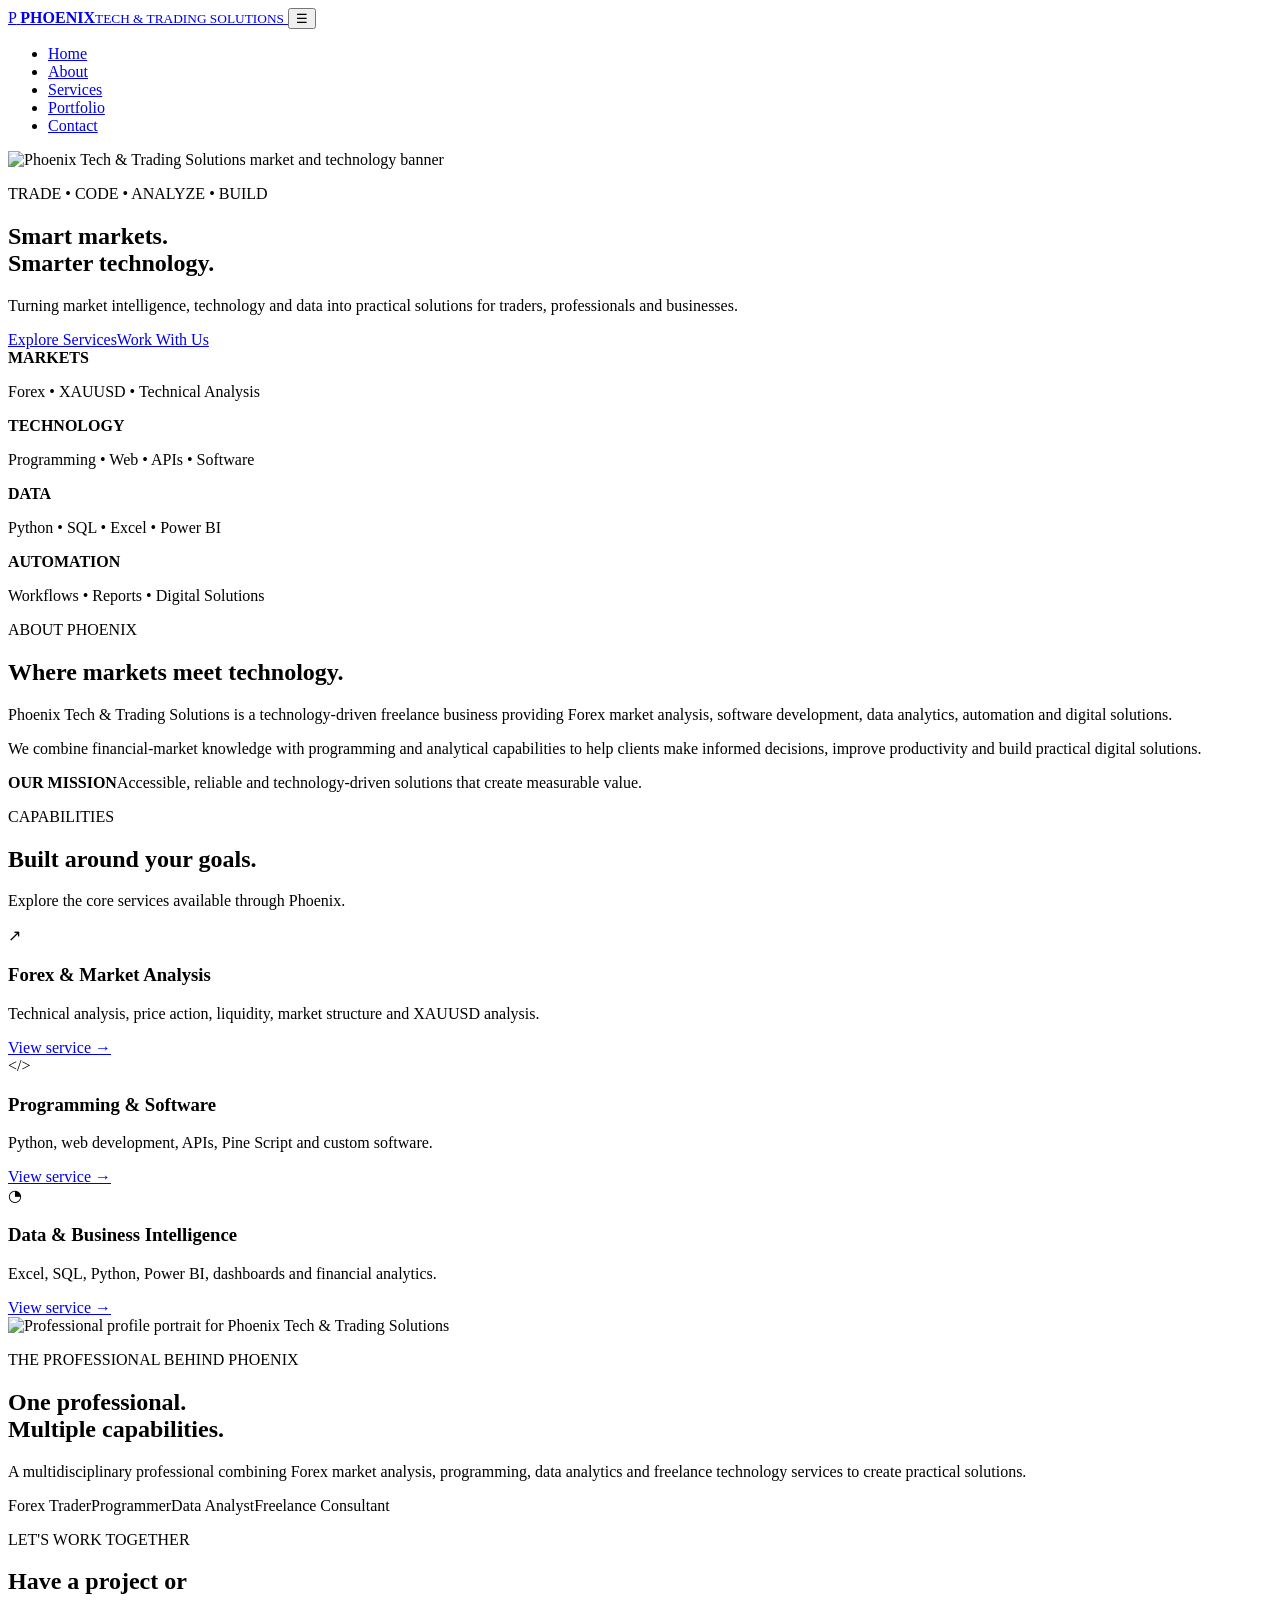
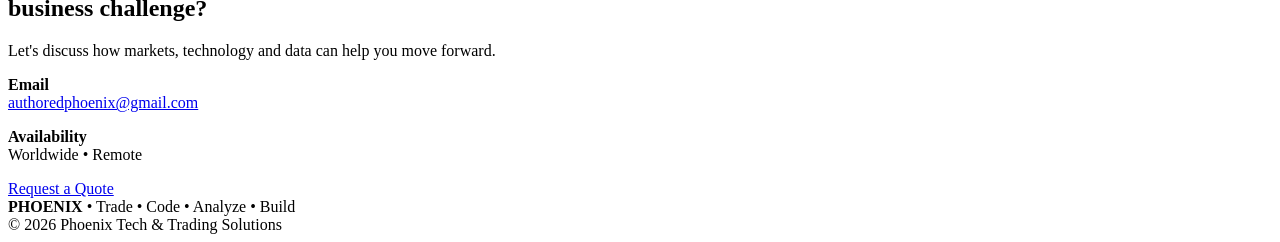
==== index.html @ 6cfc56ce "Add files via upload Launch Phoenix Tech & Trading Solutions website" ====
<!DOCTYPE html>
<html lang="en">
<head>
<meta charset="UTF-8"><meta name="viewport" content="width=device-width,initial-scale=1.0">
<meta name="description" content="Phoenix Tech & Trading Solutions — Forex, programming, data analytics, automation and consulting.">
<title>Home | Phoenix Tech & Trading Solutions</title>
<link rel="stylesheet" href="css/style.css">
</head><body>
<header class="site-header">
  <nav class="nav container">
    <a class="brand" href="index.html">
      <span class="brand-mark">P</span>
      <span><strong>PHOENIX</strong><small>TECH & TRADING SOLUTIONS</small></span>
    </a>
    <button class="menu-toggle" aria-label="Open menu" aria-expanded="false">☰</button>
    <ul class="nav-links">
      <li><a href="index.html">Home</a></li>
      <li><a href="about.html">About</a></li>
      <li><a href="services.html">Services</a></li>
      <li><a href="portfolio.html">Portfolio</a></li>
      <li><a href="contact.html" class="nav-cta">Contact</a></li>
    </ul>
  </nav>
</header>
<main>
<section id="home" class="hero">
  <img class="hero-cover" src="images/business-cover.png" alt="Phoenix Tech & Trading Solutions market and technology banner">
  <div class="container hero-content">
    <p class="eyebrow">TRADE • CODE • ANALYZE • BUILD</p>
    <h1>Smart markets.<br><span>Smarter technology.</span></h1>
    <p class="hero-text">Turning market intelligence, technology and data into practical solutions for traders, professionals and businesses.</p>
    <div class="hero-buttons"><a class="btn btn-gold" href="services.html">Explore Services</a><a class="btn btn-outline" href="contact.html">Work With Us</a></div>
  </div>
</section>
<section class="container quick-grid">
  <div class="quick-card"><b>MARKETS</b><p>Forex • XAUUSD • Technical Analysis</p></div>
  <div class="quick-card"><b>TECHNOLOGY</b><p>Programming • Web • APIs • Software</p></div>
  <div class="quick-card"><b>DATA</b><p>Python • SQL • Excel • Power BI</p></div>
  <div class="quick-card"><b>AUTOMATION</b><p>Workflows • Reports • Digital Solutions</p></div>
</section>
<section id="about" class="section">
  <div class="container two-col">
    <div><p class="eyebrow">ABOUT PHOENIX</p><h2>Where markets meet <span>technology.</span></h2></div>
    <div class="about-copy"><p>Phoenix Tech & Trading Solutions is a technology-driven freelance business providing Forex market analysis, software development, data analytics, automation and digital solutions.</p><p>We combine financial-market knowledge with programming and analytical capabilities to help clients make informed decisions, improve productivity and build practical digital solutions.</p><div class="mission"><strong>OUR MISSION</strong><span>Accessible, reliable and technology-driven solutions that create measurable value.</span></div></div>
  </div>
</section>
<section class="section services-section">
  <div class="container">
    <div class="section-heading"><p class="eyebrow">CAPABILITIES</p><h2>Built around <span>your goals.</span></h2><p>Explore the core services available through Phoenix.</p></div>
    <div class="services-grid">
      <article class="service-card"><div class="icon">↗</div><h3>Forex & Market Analysis</h3><p>Technical analysis, price action, liquidity, market structure and XAUUSD analysis.</p><a href="services.html#forex">View service →</a></article>
      <article class="service-card"><div class="icon">&lt;/&gt;</div><h3>Programming & Software</h3><p>Python, web development, APIs, Pine Script and custom software.</p><a href="services.html#programming">View service →</a></article>
      <article class="service-card"><div class="icon">◔</div><h3>Data & Business Intelligence</h3><p>Excel, SQL, Python, Power BI, dashboards and financial analytics.</p><a href="services.html#data">View service →</a></article>
    </div>
  </div>
</section>
<section id="profile" class="section profile-section">
  <div class="container profile-wrap">
    <img class="profile-image" src="images/profile.png" alt="Professional profile portrait for Phoenix Tech & Trading Solutions">
    <div><p class="eyebrow">THE PROFESSIONAL BEHIND PHOENIX</p><h2>One professional.<br><span>Multiple capabilities.</span></h2><p class="profile-text">A multidisciplinary professional combining Forex market analysis, programming, data analytics and freelance technology services to create practical solutions.</p><div class="pill-row"><span>Forex Trader</span><span>Programmer</span><span>Data Analyst</span><span>Freelance Consultant</span></div></div>
  </div>
</section>
<section class="contact-section">
  <div class="container contact-wrap"><div><p class="eyebrow">LET'S WORK TOGETHER</p><h2>Have a project or<br><span>business challenge?</span></h2><p class="muted">Let's discuss how markets, technology and data can help you move forward.</p></div><div class="contact-card"><p><strong>Email</strong><br><a href="mailto:authoredphoenix@gmail.com">authoredphoenix@gmail.com</a></p><p><strong>Availability</strong><br>Worldwide • Remote</p><a class="btn btn-gold full" href="contact.html">Request a Quote</a></div></div>
</section>
</main>
<footer>
  <div class="container footer-inner">
    <div><strong>PHOENIX</strong> • Trade • Code • Analyze • Build</div>
    <div>© 2026 Phoenix Tech & Trading Solutions</div>
  </div>
</footer>
<script src="js/script.js"></script></body></html>
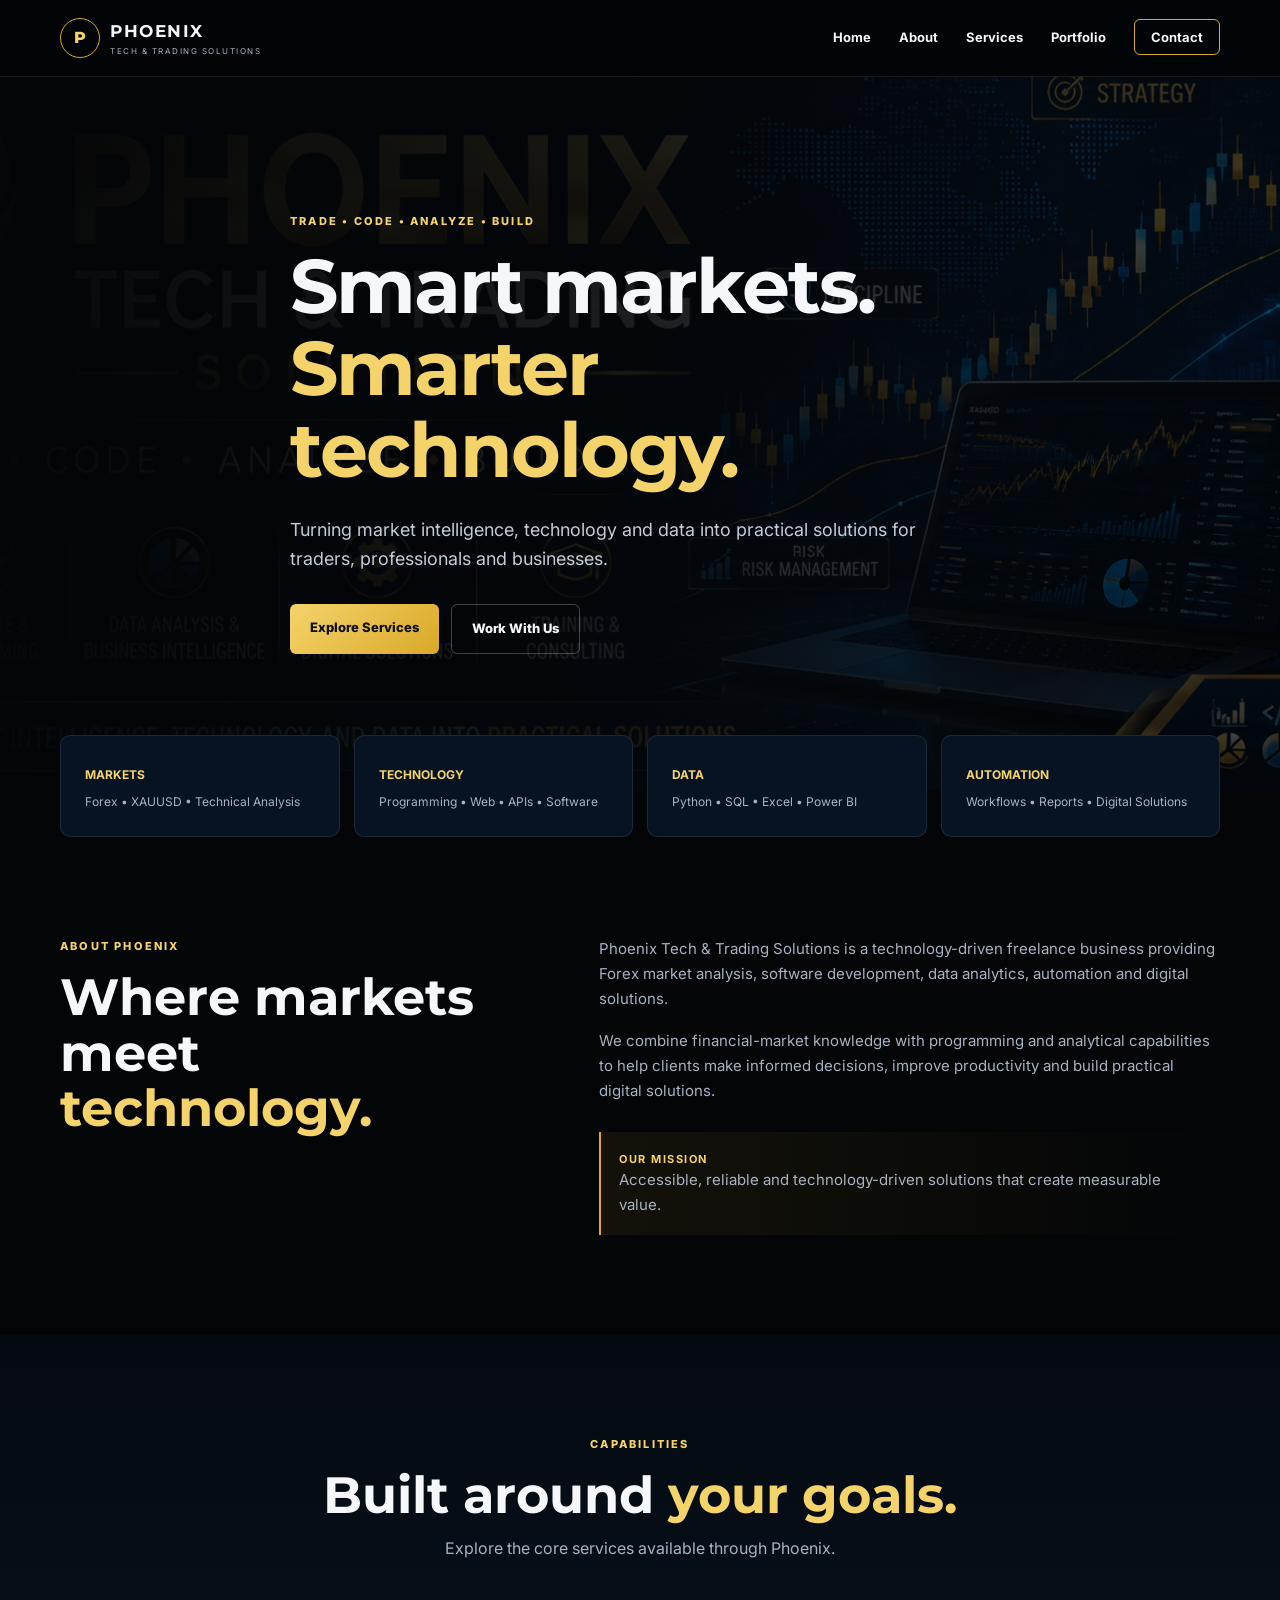
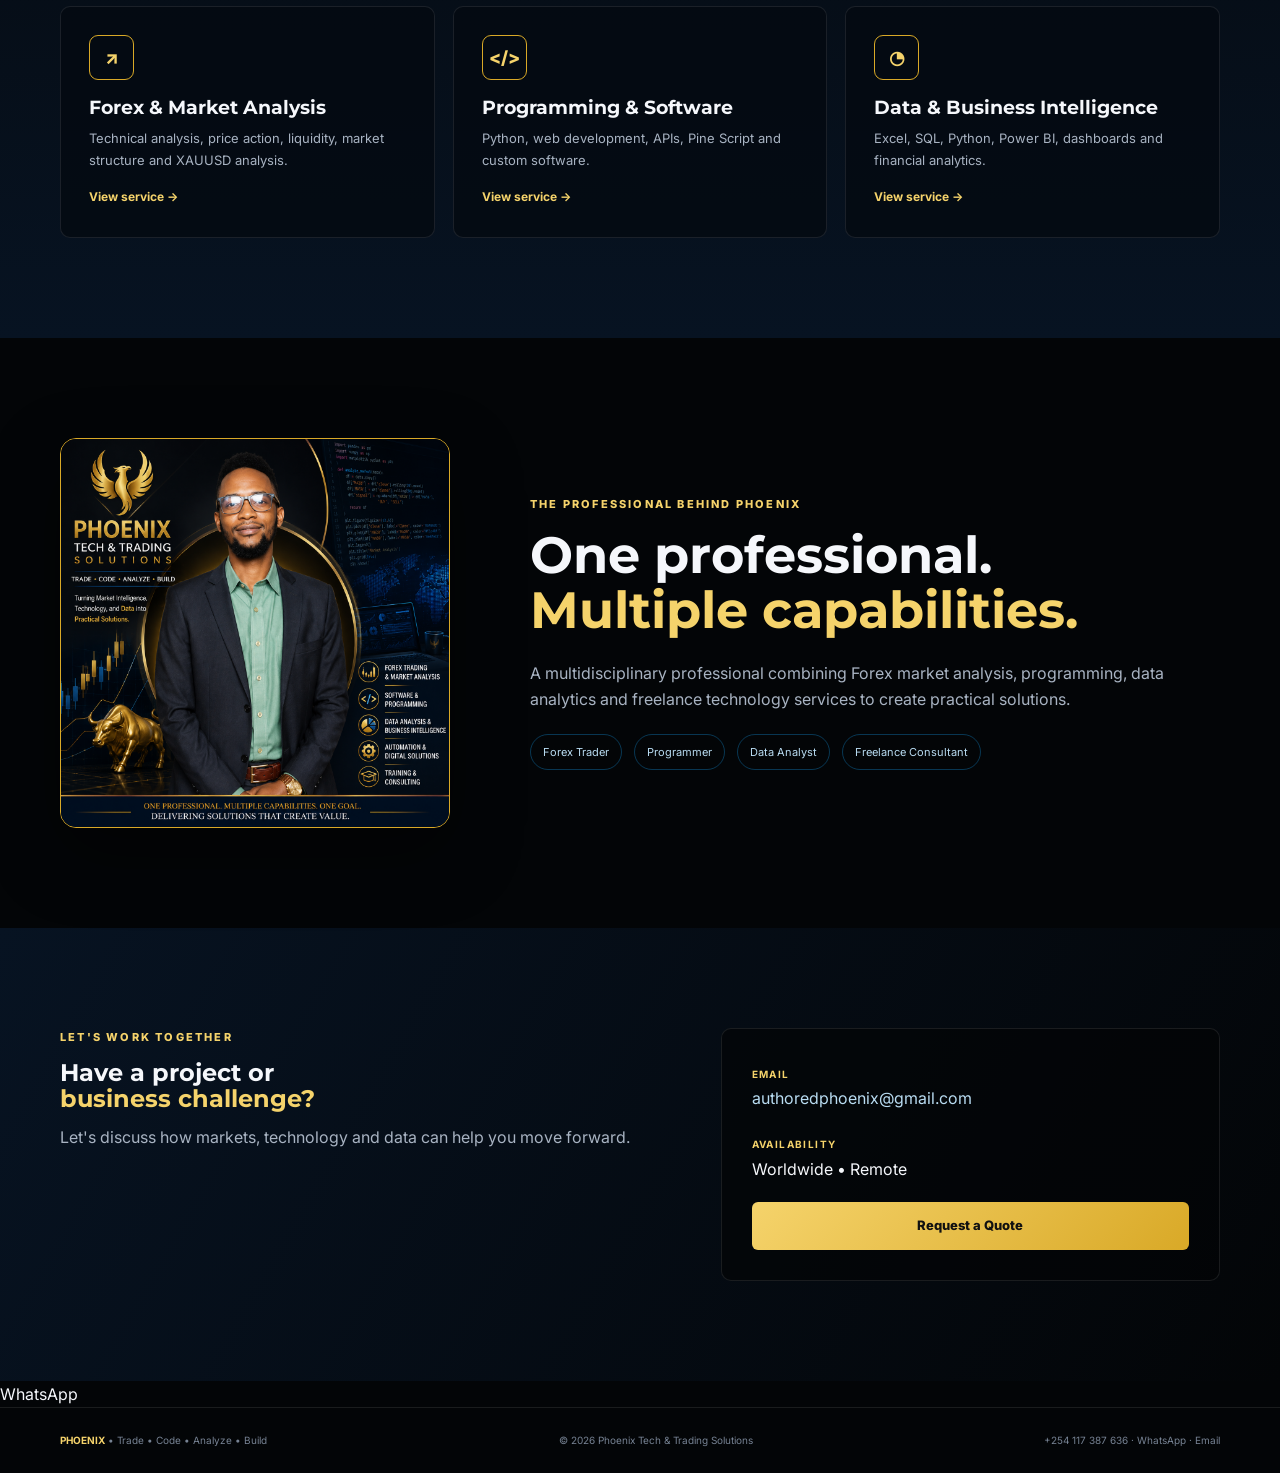
==== commit ec709693: "Add files via upload" ====
--- a/index.html
+++ b/index.html
@@ -64,10 +64,11 @@
   <div class="container contact-wrap"><div><p class="eyebrow">LET'S WORK TOGETHER</p><h2>Have a project or<br><span>business challenge?</span></h2><p class="muted">Let's discuss how markets, technology and data can help you move forward.</p></div><div class="contact-card"><p><strong>Email</strong><br><a href="mailto:authoredphoenix@gmail.com">authoredphoenix@gmail.com</a></p><p><strong>Availability</strong><br>Worldwide • Remote</p><a class="btn btn-gold full" href="contact.html">Request a Quote</a></div></div>
 </section>
 </main>
+<a class="wa-float" href="https://wa.me/254117387636?text=Hello%20Phoenix%20Tech%20%26%20Trading%20Solutions%2C%20I%27d%20like%20to%20discuss%20a%20project." target="_blank" rel="noopener" aria-label="Chat with Phoenix on WhatsApp">WhatsApp</a>
 <footer>
   <div class="container footer-inner">
     <div><strong>PHOENIX</strong> • Trade • Code • Analyze • Build</div>
-    <div>© 2026 Phoenix Tech & Trading Solutions</div>
+    <div>© 2026 Phoenix Tech & Trading Solutions</div><div><a href="tel:+254117387636">+254 117 387 636</a> · <a href="https://wa.me/254117387636" target="_blank" rel="noopener">WhatsApp</a> · <a href="mailto:authoredphoenix@gmail.com">Email</a></div>
   </div>
 </footer>
 <script src="js/script.js"></script></body></html>
--- a/css/style.css
+++ b/css/style.css
@@ -0,0 +1,539 @@
+@import url("https://fonts.googleapis.com/css2?family=Inter:wght@400;500;600;700;800&family=Montserrat:wght@600;700;800&display=swap");
+:root {
+  --black: #030507;
+  --navy: #071322;
+  --navy2: #0b2038;
+  --gold: #d9a927;
+  --gold2: #f5d36b;
+  --blue: #16a9ff;
+  --text: #f5f7fb;
+  --muted: #a8b3c2;
+  --line: rgba(255, 255, 255, 0.09);
+}
+* {
+  box-sizing: border-box;
+  margin: 0;
+  padding: 0;
+}
+html {
+  scroll-behavior: smooth;
+}
+body {
+  font-family: Inter, Arial, sans-serif;
+  background: var(--black);
+  color: var(--text);
+  line-height: 1.65;
+}
+a {
+  color: inherit;
+  text-decoration: none;
+}
+.container {
+  width: min(1160px, 92%);
+  margin: auto;
+}
+.site-header {
+  position: fixed;
+  z-index: 50;
+  top: 0;
+  left: 0;
+  right: 0;
+  background: rgba(3, 5, 7, 0.88);
+  backdrop-filter: blur(15px);
+  border-bottom: 1px solid var(--line);
+}
+.nav {
+  height: 76px;
+  display: flex;
+  align-items: center;
+  justify-content: space-between;
+}
+.brand {
+  display: flex;
+  align-items: center;
+  gap: 10px;
+}
+.brand-mark {
+  width: 40px;
+  height: 40px;
+  border: 1px solid var(--gold);
+  border-radius: 50%;
+  display: grid;
+  place-items: center;
+  color: var(--gold2);
+  font-family: Montserrat;
+  font-weight: 800;
+}
+.brand strong {
+  display: block;
+  font-family: Montserrat;
+  font-size: 17px;
+  letter-spacing: 1.5px;
+}
+.brand small {
+  display: block;
+  color: var(--muted);
+  font-size: 8px;
+  letter-spacing: 1.5px;
+}
+.nav-links {
+  list-style: none;
+  display: flex;
+  align-items: center;
+  gap: 28px;
+  font-size: 13px;
+  font-weight: 700;
+}
+.nav-links a:hover {
+  color: var(--gold2);
+}
+.nav-cta {
+  border: 1px solid var(--gold);
+  padding: 9px 16px;
+  border-radius: 6px;
+}
+.menu-toggle {
+  display: none;
+  background: none;
+  border: 0;
+  color: white;
+  font-size: 25px;
+}
+.hero {
+  min-height: 790px;
+  padding-top: 76px;
+  display: flex;
+  align-items: center;
+  position: relative;
+  overflow: hidden;
+  background: linear-gradient(120deg, #030507, #06101c 58%, #030507);
+}
+.hero:after {
+  content: "";
+  position: absolute;
+  inset: 0;
+  background: linear-gradient(
+    90deg,
+    rgba(3, 5, 7, 0.96) 0%,
+    rgba(3, 5, 7, 0.72) 48%,
+    rgba(3, 5, 7, 0.2) 100%
+  );
+  z-index: 1;
+}
+.hero-cover {
+  position: absolute;
+  inset: 0;
+  width: 100%;
+  height: 100%;
+  object-fit: cover;
+  opacity: 0.34;
+}
+.hero-content {
+  position: relative;
+  z-index: 2;
+  max-width: 700px;
+  padding: 90px 0;
+}
+.eyebrow {
+  color: var(--gold2);
+  font-size: 11px;
+  font-weight: 800;
+  letter-spacing: 2.2px;
+  margin-bottom: 14px;
+}
+.hero h1,
+h1,
+h2,
+h3 {
+  font-family: Montserrat, Inter, sans-serif;
+  line-height: 1.08;
+}
+.hero h1 {
+  font-size: clamp(45px, 6vw, 76px);
+  letter-spacing: -2px;
+}
+.hero h1 span,
+h2 span {
+  color: var(--gold2);
+}
+.hero-text {
+  max-width: 640px;
+  color: #c3ccd8;
+  font-size: 18px;
+  margin: 24px 0 30px;
+}
+.hero-buttons,
+.pill-row {
+  display: flex;
+  gap: 12px;
+  flex-wrap: wrap;
+}
+.btn {
+  display: inline-block;
+  padding: 13px 20px;
+  border-radius: 6px;
+  font-weight: 800;
+  font-size: 13px;
+}
+.btn-gold {
+  background: linear-gradient(135deg, var(--gold2), var(--gold));
+  color: #111;
+}
+.btn-outline {
+  border: 1px solid rgba(255, 255, 255, 0.25);
+}
+.btn-outline:hover {
+  border-color: var(--blue);
+  color: var(--blue);
+}
+.section {
+  padding: 100px 0;
+}
+.section-heading {
+  text-align: center;
+  max-width: 720px;
+  margin: 0 auto 45px;
+}
+.section h2 {
+  font-size: clamp(35px, 4vw, 54px);
+}
+.section-heading > p:last-child,
+.muted {
+  color: var(--muted);
+  margin-top: 12px;
+}
+.quick-grid {
+  display: grid;
+  grid-template-columns: repeat(4, 1fr);
+  gap: 14px;
+  margin-top: -55px;
+  position: relative;
+  z-index: 4;
+}
+.quick-card {
+  padding: 24px;
+  background: #071322;
+  border: 1px solid var(--line);
+  border-radius: 10px;
+}
+.quick-card b {
+  color: var(--gold2);
+  font-size: 12px;
+}
+.quick-card p {
+  font-size: 12px;
+  color: var(--muted);
+  margin-top: 6px;
+}
+.two-col {
+  display: grid;
+  grid-template-columns: 0.85fr 1.15fr;
+  gap: 80px;
+}
+.about-copy {
+  color: var(--muted);
+  font-size: 15px;
+}
+.about-copy p + p {
+  margin-top: 18px;
+}
+.mission {
+  margin-top: 28px;
+  padding: 18px;
+  border-left: 2px solid var(--gold);
+  background: linear-gradient(90deg, rgba(217, 169, 39, 0.08), transparent);
+}
+.mission strong {
+  display: block;
+  color: var(--gold2);
+  font-size: 11px;
+  letter-spacing: 1.5px;
+}
+.services-section {
+  background: linear-gradient(180deg, #050a10, #071322);
+}
+.services-grid,
+.portfolio-grid {
+  display: grid;
+  grid-template-columns: repeat(3, 1fr);
+  gap: 18px;
+}
+.service-card,
+.project-card {
+  padding: 28px;
+  background: rgba(4, 10, 18, 0.82);
+  border: 1px solid var(--line);
+  border-radius: 10px;
+}
+.service-card:hover,
+.project-card:hover {
+  border-color: var(--gold);
+  transform: translateY(-4px);
+  transition: 0.2s;
+}
+.icon {
+  width: 45px;
+  height: 45px;
+  border: 1px solid var(--gold);
+  border-radius: 9px;
+  display: grid;
+  place-items: center;
+  color: var(--gold2);
+  font-weight: 800;
+  font-size: 18px;
+  margin-bottom: 18px;
+}
+.service-card p,
+.project-card p {
+  font-size: 13px;
+  color: var(--muted);
+  margin-top: 10px;
+}
+.service-card a {
+  display: inline-block;
+  margin-top: 16px;
+  color: var(--gold2);
+  font-size: 12px;
+  font-weight: 700;
+}
+.profile-section {
+  background: #030507;
+}
+.profile-wrap {
+  display: grid;
+  grid-template-columns: 390px 1fr;
+  gap: 80px;
+  align-items: center;
+}
+.profile-image {
+  width: 100%;
+  border-radius: 16px;
+  border: 1px solid var(--gold);
+  box-shadow: 0 25px 70px rgba(0, 0, 0, 0.45);
+}
+.profile-text {
+  color: var(--muted);
+  max-width: 650px;
+  margin: 22px 0;
+}
+.pill-row span {
+  padding: 8px 12px;
+  border: 1px solid rgba(22, 169, 255, 0.3);
+  border-radius: 20px;
+  color: #b9dcf2;
+  font-size: 11px;
+}
+.page-hero {
+  padding: 160px 0 90px;
+  background: radial-gradient(
+      circle at 75% 20%,
+      rgba(22, 169, 255, 0.16),
+      transparent 35%
+    ),
+    linear-gradient(120deg, #030507, #071322);
+}
+.page-hero h1 {
+  font-size: clamp(42px, 6vw, 68px);
+}
+.page-hero p {
+  max-width: 700px;
+  color: var(--muted);
+  margin-top: 18px;
+}
+.detail-grid {
+  display: grid;
+  grid-template-columns: repeat(2, 1fr);
+  gap: 18px;
+}
+.detail-card {
+  padding: 30px;
+  background: #071322;
+  border: 1px solid var(--line);
+  border-radius: 10px;
+}
+.detail-card h3 {
+  font-size: 21px;
+}
+.detail-card ul {
+  margin-top: 16px;
+  padding-left: 18px;
+  color: var(--muted);
+  font-size: 13px;
+}
+.detail-card li {
+  margin: 7px 0;
+}
+.project-card {
+  padding: 0;
+  overflow: hidden;
+}
+.project-art {
+  height: 170px;
+  background: linear-gradient(135deg, #06101c, #0b2b48);
+  display: grid;
+  place-items: center;
+  font-family: Montserrat;
+  font-size: 24px;
+  color: var(--gold2);
+  border-bottom: 1px solid var(--line);
+}
+.project-body {
+  padding: 24px;
+}
+.tag {
+  display: inline-block;
+  font-size: 9px;
+  letter-spacing: 1px;
+  color: var(--blue);
+  border: 1px solid rgba(22, 169, 255, 0.3);
+  padding: 5px 8px;
+  border-radius: 20px;
+  margin-bottom: 10px;
+}
+.contact-section {
+  padding: 100px 0;
+  background: linear-gradient(120deg, #071322, #030507);
+}
+.contact-wrap {
+  display: grid;
+  grid-template-columns: 1.1fr 0.9fr;
+  gap: 50px;
+  align-items: start;
+}
+.contact-card {
+  padding: 30px;
+  background: rgba(3, 5, 7, 0.7);
+  border: 1px solid var(--line);
+  border-radius: 10px;
+}
+.contact-card p + p {
+  margin-top: 18px;
+}
+.contact-card strong {
+  font-size: 10px;
+  color: var(--gold2);
+  letter-spacing: 1.4px;
+  text-transform: uppercase;
+}
+.contact-card a:not(.btn) {
+  color: #b9dcf2;
+}
+.form {
+  margin-top: 20px;
+}
+.form label {
+  display: block;
+  color: #cbd3de;
+  font-size: 11px;
+  font-weight: 700;
+  margin: 13px 0 6px;
+}
+.form input,
+.form textarea,
+.form select {
+  width: 100%;
+  padding: 12px;
+  background: #050a10;
+  border: 1px solid rgba(255, 255, 255, 0.12);
+  border-radius: 6px;
+  color: white;
+  font: inherit;
+}
+.form textarea {
+  min-height: 120px;
+  resize: vertical;
+}
+.full {
+  width: 100%;
+  text-align: center;
+  margin-top: 20px;
+}
+.notice {
+  margin-top: 18px;
+  padding: 12px 15px;
+  border-left: 2px solid var(--gold);
+  color: var(--muted);
+  font-size: 11px;
+}
+.risk {
+  font-size: 10px;
+  color: #8e99a8;
+  margin-top: 15px;
+}
+footer {
+  padding: 24px 0;
+  border-top: 1px solid var(--line);
+  color: #778394;
+  font-size: 10px;
+}
+.footer-inner {
+  display: flex;
+  justify-content: space-between;
+  gap: 20px;
+}
+.footer-inner strong {
+  color: var(--gold2);
+}
+@media (max-width: 900px) {
+  .nav-links {
+    gap: 15px;
+  }
+  .hero-content {
+    padding: 80px 0;
+  }
+  .quick-grid {
+    grid-template-columns: repeat(2, 1fr);
+  }
+  .two-col,
+  .profile-wrap,
+  .contact-wrap {
+    grid-template-columns: 1fr;
+    gap: 40px;
+  }
+  .services-grid,
+  .portfolio-grid,
+  .detail-grid {
+    grid-template-columns: repeat(2, 1fr);
+  }
+  .profile-image {
+    max-width: 430px;
+  }
+}
+@media (max-width: 650px) {
+  .nav-links {
+    display: none;
+    position: absolute;
+    top: 76px;
+    left: 0;
+    right: 0;
+    background: #05090f;
+    padding: 18px 4%;
+    flex-direction: column;
+    align-items: flex-start;
+    border-bottom: 1px solid var(--line);
+  }
+  .nav-links.open {
+    display: flex;
+  }
+  .menu-toggle {
+    display: block;
+  }
+  .hero h1 {
+    font-size: 46px;
+  }
+  .hero-text {
+    font-size: 16px;
+  }
+  .quick-grid,
+  .services-grid,
+  .portfolio-grid,
+  .detail-grid {
+    grid-template-columns: 1fr;
+  }
+  .section {
+    padding: 75px 0;
+  }
+  .footer-inner {
+    flex-direction: column;
+  }
+  }
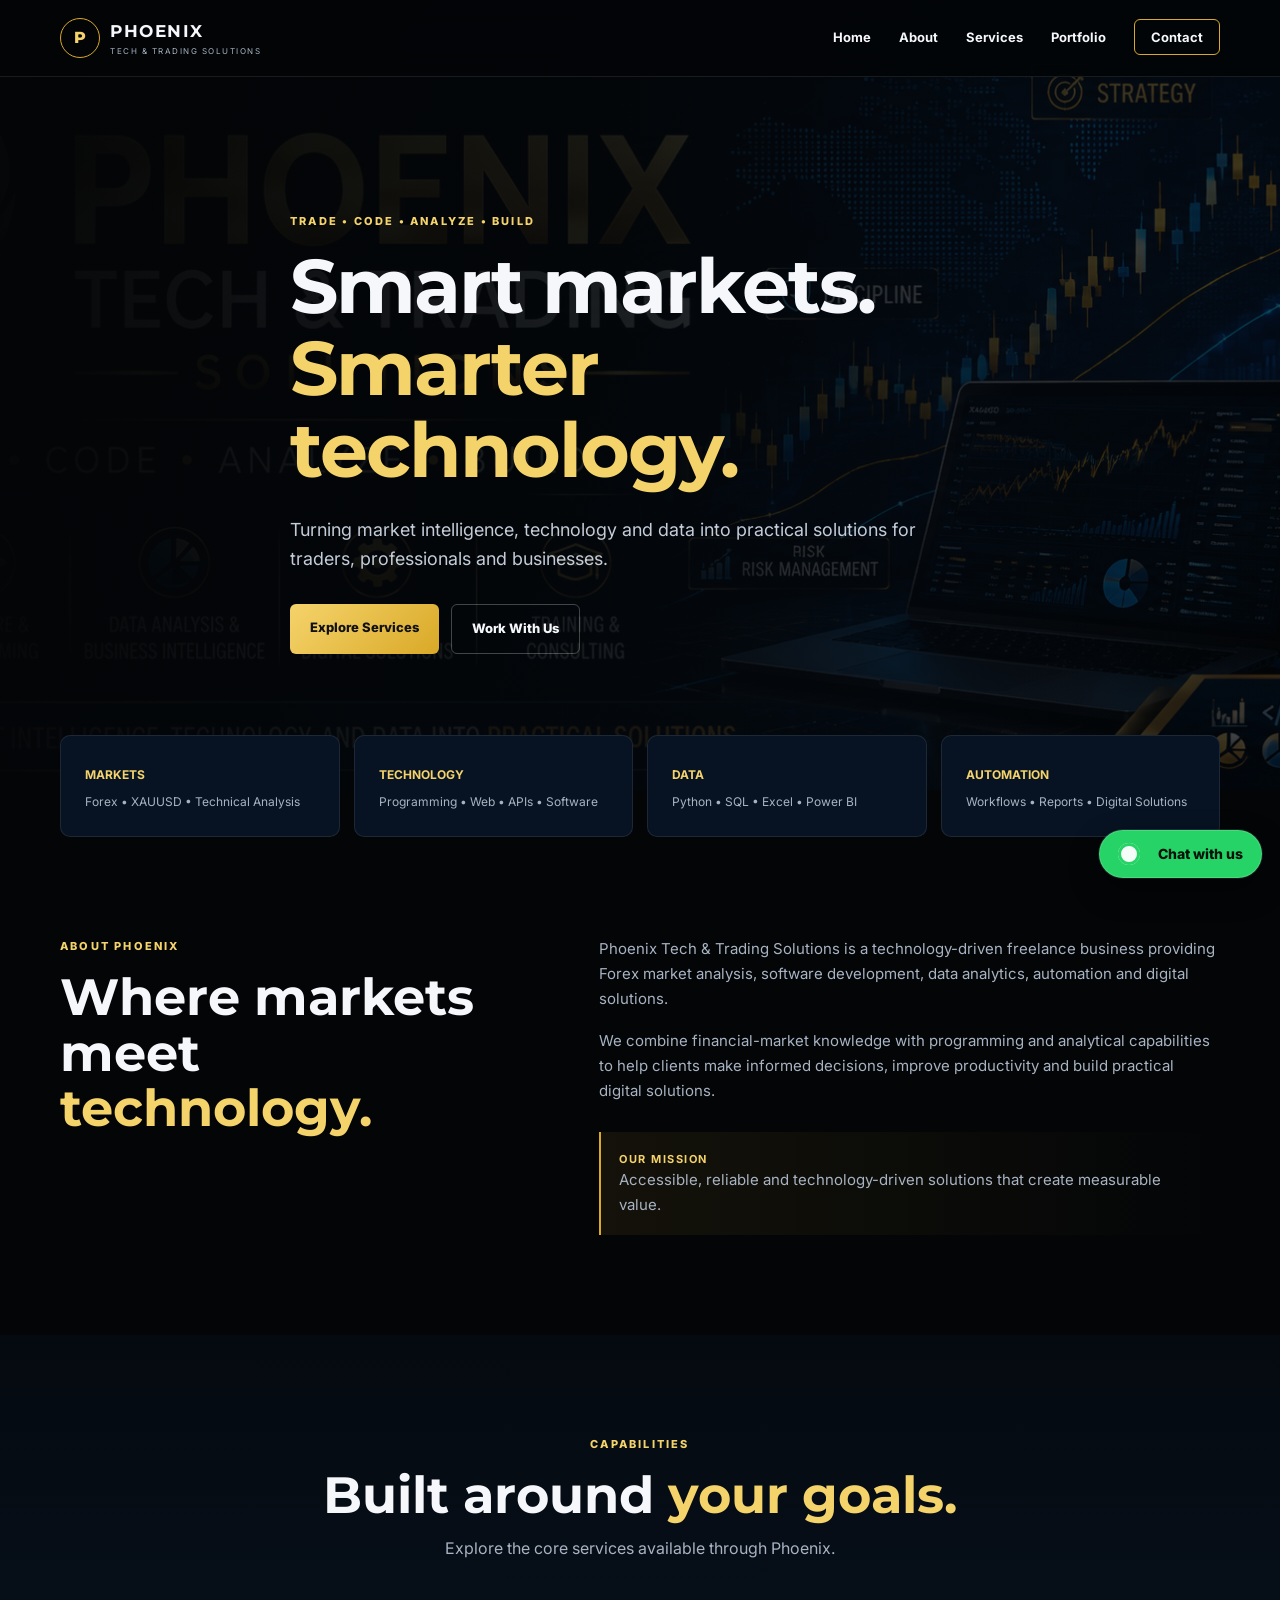
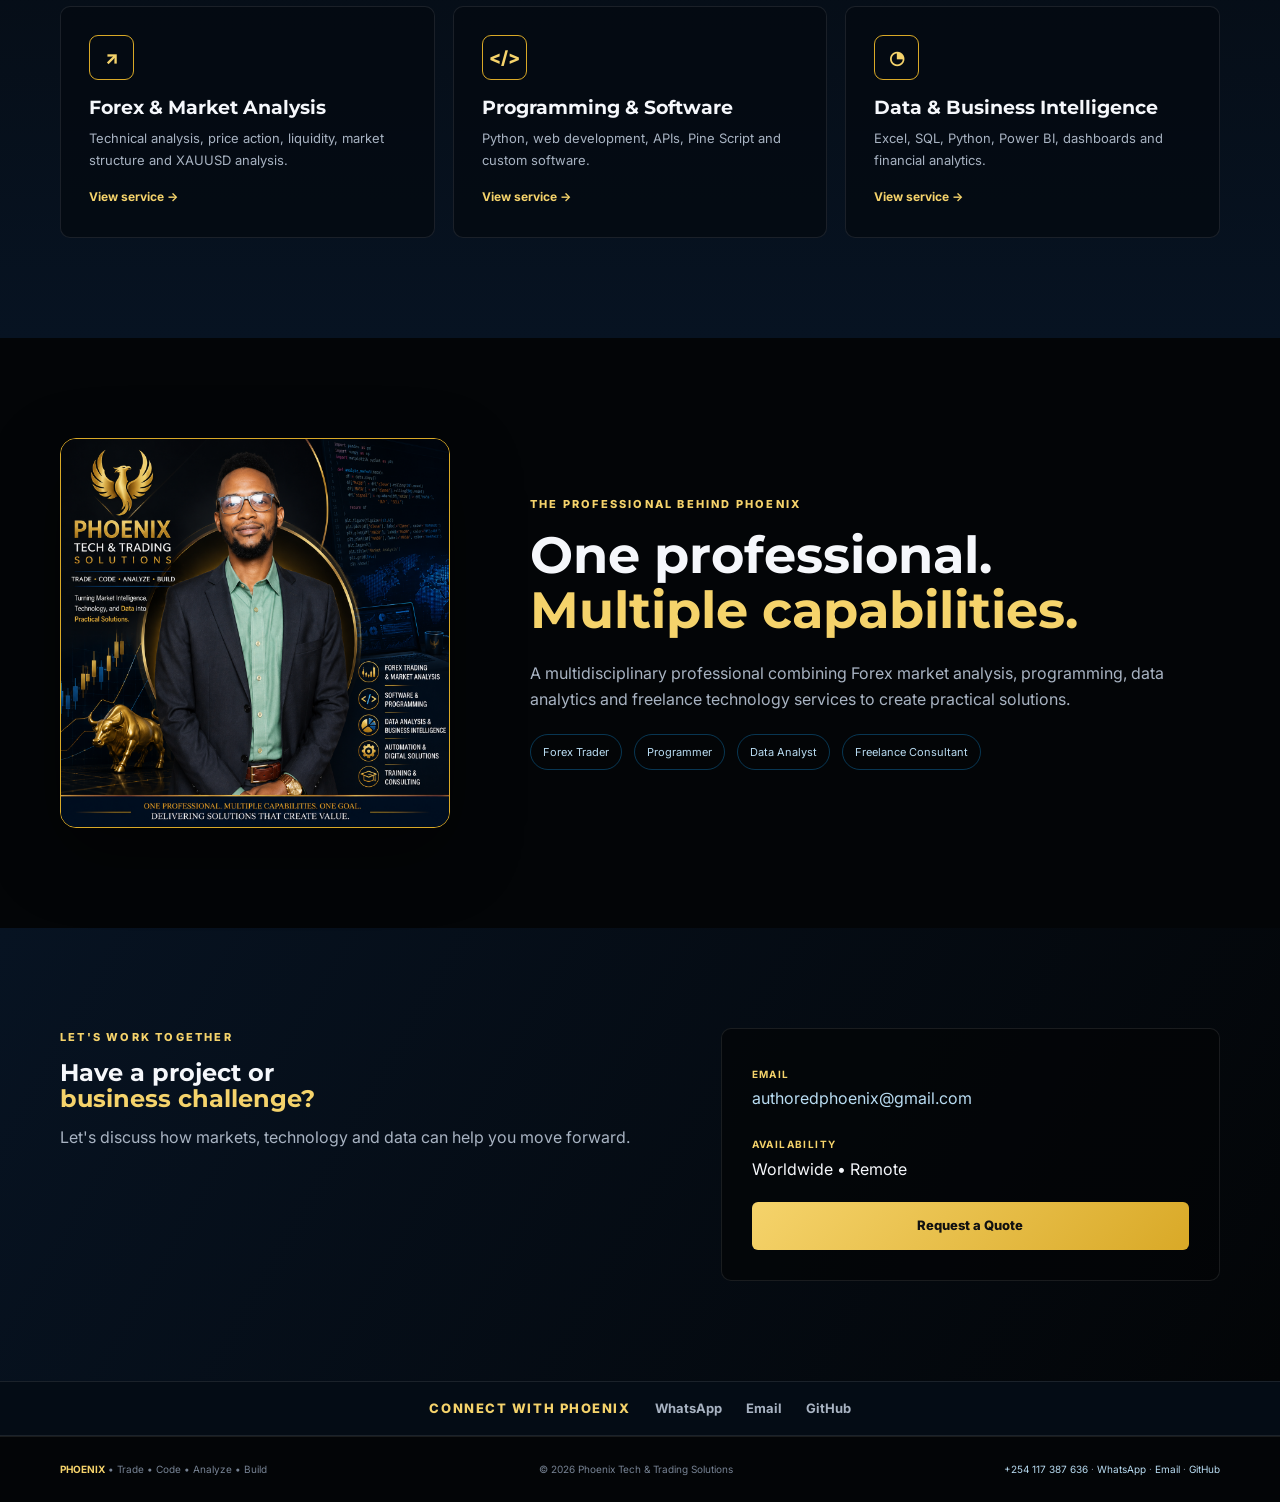
==== commit c1f3bed9: "Add files via upload" ====
--- a/index.html
+++ b/index.html
@@ -2,9 +2,28 @@
 <html lang="en">
 <head>
 <meta charset="UTF-8"><meta name="viewport" content="width=device-width,initial-scale=1.0">
-<meta name="description" content="Phoenix Tech & Trading Solutions — Forex, programming, data analytics, automation and consulting.">
-<title>Home | Phoenix Tech & Trading Solutions</title>
+<meta name="theme-color" content="#030507">
+<meta name="robots" content="index, follow">
+<meta property="og:type" content="website">
+<meta property="og:title" content="Phoenix Tech &amp; Trading Solutions | Forex, Technology &amp; Data">
+<meta property="og:description" content="Phoenix Tech &amp; Trading Solutions delivers Forex market analysis, programming, data analytics, automation and freelance technology solutions.">
+<meta property="og:site_name" content="Phoenix Tech & Trading Solutions">
+<link rel="icon" href="favicon.svg" type="image/svg+xml">
+<meta name="description" content="Phoenix Tech &amp; Trading Solutions delivers Forex market analysis, programming, data analytics, automation and freelance technology solutions.">
+<title>Phoenix Tech & Trading Solutions | Forex, Technology & Data</title>
 <link rel="stylesheet" href="css/style.css">
+<script type="application/ld+json">
+{
+  "@context":"https://schema.org",
+  "@type":"ProfessionalService",
+  "name":"Phoenix Tech & Trading Solutions",
+  "description":"Forex market analysis, programming, data analytics, automation and digital solutions.",
+  "email":"mailto:authoredphoenix@gmail.com",
+  "telephone":"+254117387636",
+  "areaServed":"Worldwide",
+  "serviceType":["Forex Market Analysis","Programming & Software","Data Analytics","Business Intelligence","Automation & Digital Solutions","Training & Consulting"]
+}
+</script>
 </head><body>
 <header class="site-header">
   <nav class="nav container">
@@ -65,10 +84,16 @@
 </section>
 </main>
 <a class="wa-float" href="https://wa.me/254117387636?text=Hello%20Phoenix%20Tech%20%26%20Trading%20Solutions%2C%20I%27d%20like%20to%20discuss%20a%20project." target="_blank" rel="noopener" aria-label="Chat with Phoenix on WhatsApp">WhatsApp</a>
+<section class="social-strip"><div class="container social-inner">
+<span>CONNECT WITH PHOENIX</span>
+<a href="https://wa.me/254117387636" target="_blank" rel="noopener">WhatsApp</a>
+<a href="mailto:authoredphoenix@gmail.com">Email</a>
+<a href="https://github.com/authoredphoenix-beep" target="_blank" rel="noopener">GitHub</a>
+</div></section>
 <footer>
   <div class="container footer-inner">
     <div><strong>PHOENIX</strong> • Trade • Code • Analyze • Build</div>
-    <div>© 2026 Phoenix Tech & Trading Solutions</div><div><a href="tel:+254117387636">+254 117 387 636</a> · <a href="https://wa.me/254117387636" target="_blank" rel="noopener">WhatsApp</a> · <a href="mailto:authoredphoenix@gmail.com">Email</a></div>
+    <div>© 2026 Phoenix Tech & Trading Solutions</div><div><a href="tel:+254117387636">+254 117 387 636</a> · <a href="https://wa.me/254117387636" target="_blank" rel="noopener">WhatsApp</a> · <a href="mailto:authoredphoenix@gmail.com">Email</a> · <a href="https://github.com/authoredphoenix-beep" target="_blank" rel="noopener">GitHub</a></div>
   </div>
 </footer>
 <script src="js/script.js"></script></body></html>
--- a/css/style.css
+++ b/css/style.css
@@ -536,4 +536,124 @@
   .footer-inner {
     flex-direction: column;
   }
-  }
+}
+
+.wa-float {
+  position: fixed;
+  right: 18px;
+  bottom: 20px;
+  z-index: 60;
+  background: #25d366;
+  color: #07100a;
+  padding: 12px 17px;
+  border-radius: 999px;
+  font-size: 12px;
+  font-weight: 800;
+  box-shadow: 0 10px 28px rgba(0, 0, 0, 0.35);
+  border: 1px solid rgba(255, 255, 255, 0.15);
+}
+.wa-float:hover {
+  transform: translateY(-2px);
+  filter: brightness(1.05);
+}
+footer a {
+  color: #b9dcf2;
+}
+footer a:hover {
+  color: var(--gold2);
+}
+@media (max-width: 650px) {
+  .wa-float {
+    right: 14px;
+    bottom: 16px;
+    padding: 11px 14px;
+  }
+}
+
+/* Premium floating WhatsApp CTA */
+.wa-float {
+  position: fixed !important;
+  right: 18px !important;
+  bottom: 22px !important;
+  z-index: 9999 !important;
+  display: flex !important;
+  align-items: center !important;
+  gap: 9px !important;
+  width: max-content !important;
+  min-height: 48px !important;
+  padding: 0 18px !important;
+  border-radius: 999px !important;
+  background: #25d366 !important;
+  color: #06120a !important;
+  text-decoration: none !important;
+  font-family: inherit !important;
+  font-size: 14px !important;
+  font-weight: 800 !important;
+  line-height: 1 !important;
+  box-shadow: 0 12px 30px rgba(0, 0, 0, 0.45),
+    0 0 0 1px rgba(255, 255, 255, 0.12) !important;
+  transition: transform 0.2s ease, filter 0.2s ease, box-shadow 0.2s ease !important;
+}
+.wa-float::before {
+  content: "" !important;
+  width: 22px !important;
+  height: 22px !important;
+  display: block !important;
+  border-radius: 50% !important;
+  background: rgba(255, 255, 255, 0.95) !important;
+  box-shadow: inset 0 0 0 3px #25d366 !important;
+}
+.wa-float::after {
+  content: "Chat with us" !important;
+  display: inline-block !important;
+}
+.wa-float {
+  font-size: 0 !important;
+}
+.wa-float::after {
+  font-size: 14px !important;
+}
+.wa-float:hover {
+  transform: translateY(-3px) !important;
+  filter: brightness(1.05) !important;
+  box-shadow: 0 16px 36px rgba(0, 0, 0, 0.5),
+    0 0 0 1px rgba(255, 255, 255, 0.16) !important;
+}
+@media (max-width: 650px) {
+  .wa-float {
+    right: 14px !important;
+    bottom: 16px !important;
+    min-height: 46px !important;
+    padding: 0 15px !important;
+  }
+  .wa-float::after {
+    content: "WhatsApp" !important;
+  }
+}
+
+.social-strip {
+  border-top: 1px solid var(--line);
+  border-bottom: 1px solid var(--line);
+  background: rgba(7, 19, 34, 0.55);
+  padding: 16px 0;
+}
+.social-inner {
+  display: flex;
+  align-items: center;
+  justify-content: center;
+  gap: 24px;
+  flex-wrap: wrap;
+  font-size: 13px;
+}
+.social-inner > span {
+  color: var(--gold2);
+  font-weight: 800;
+  letter-spacing: 0.12em;
+}
+.social-inner a {
+  color: var(--muted);
+  font-weight: 700;
+}
+.social-inner a:hover {
+  color: var(--gold2);
+}
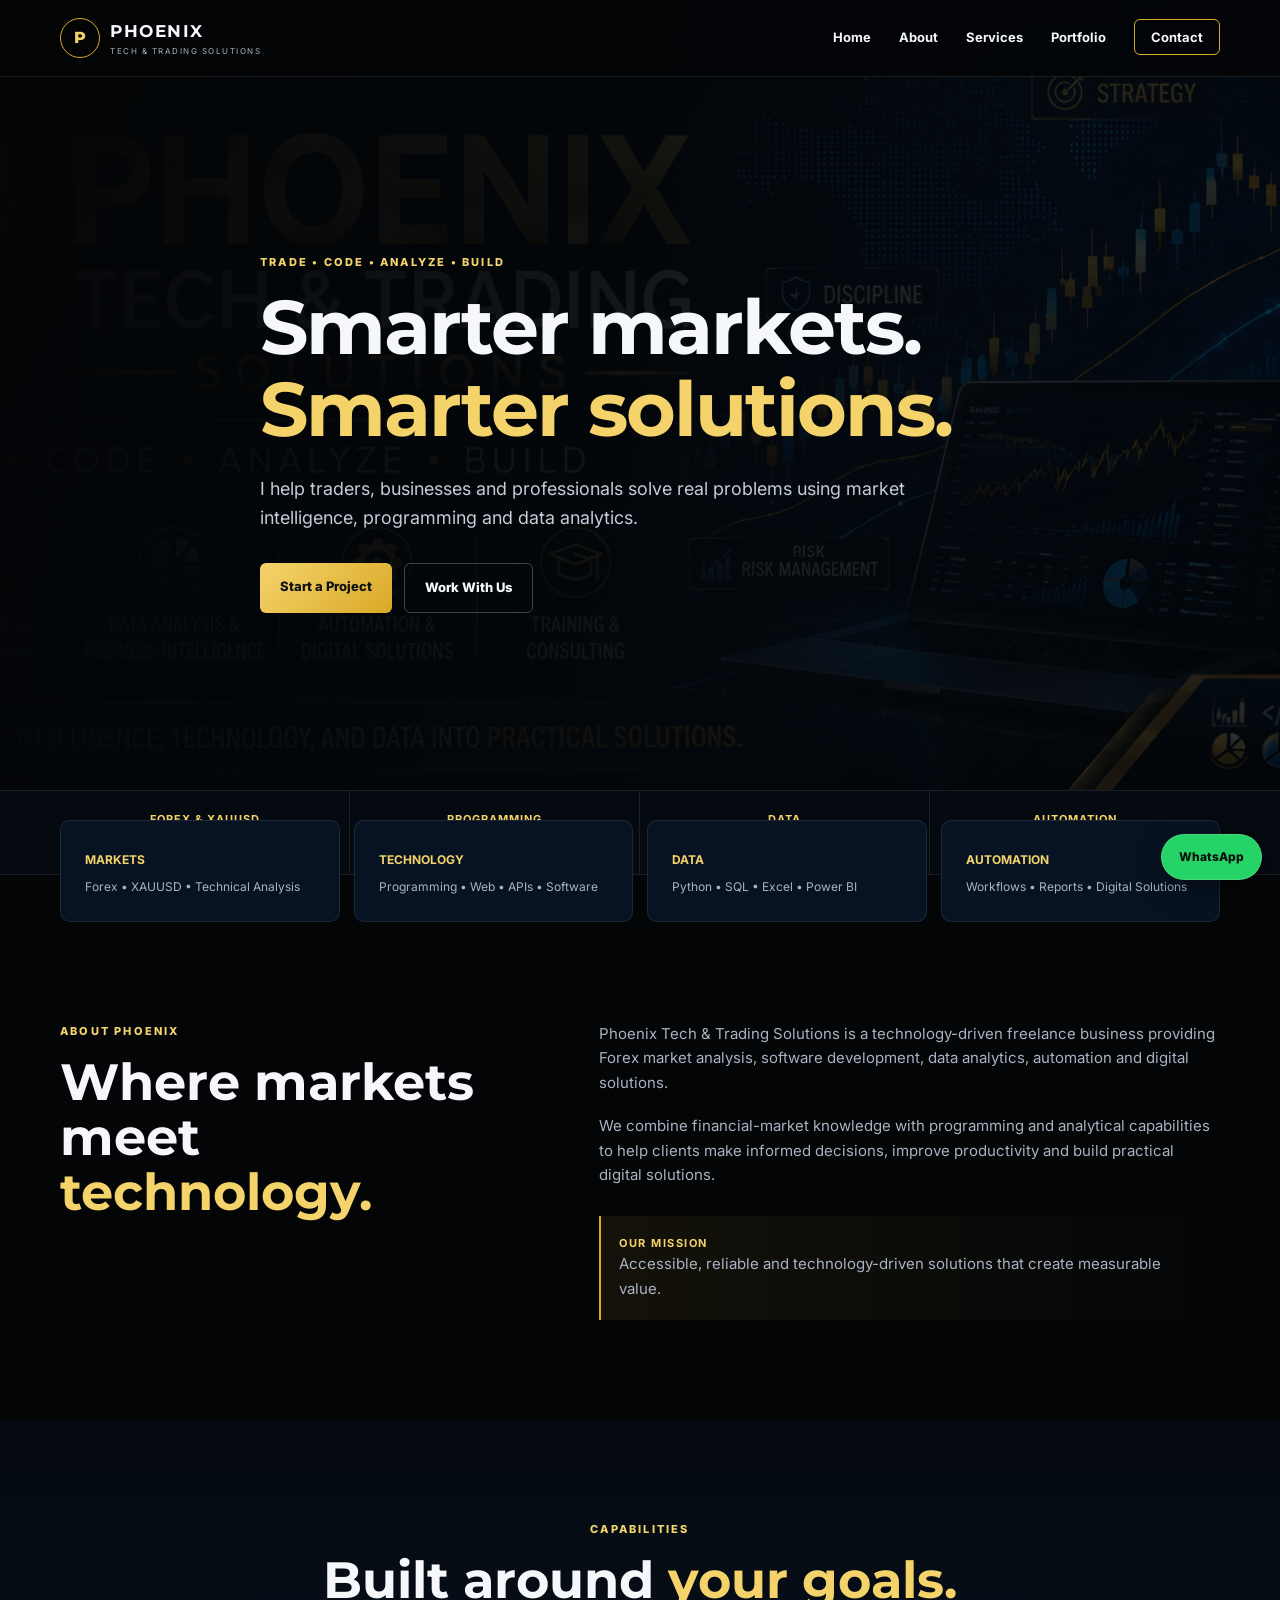
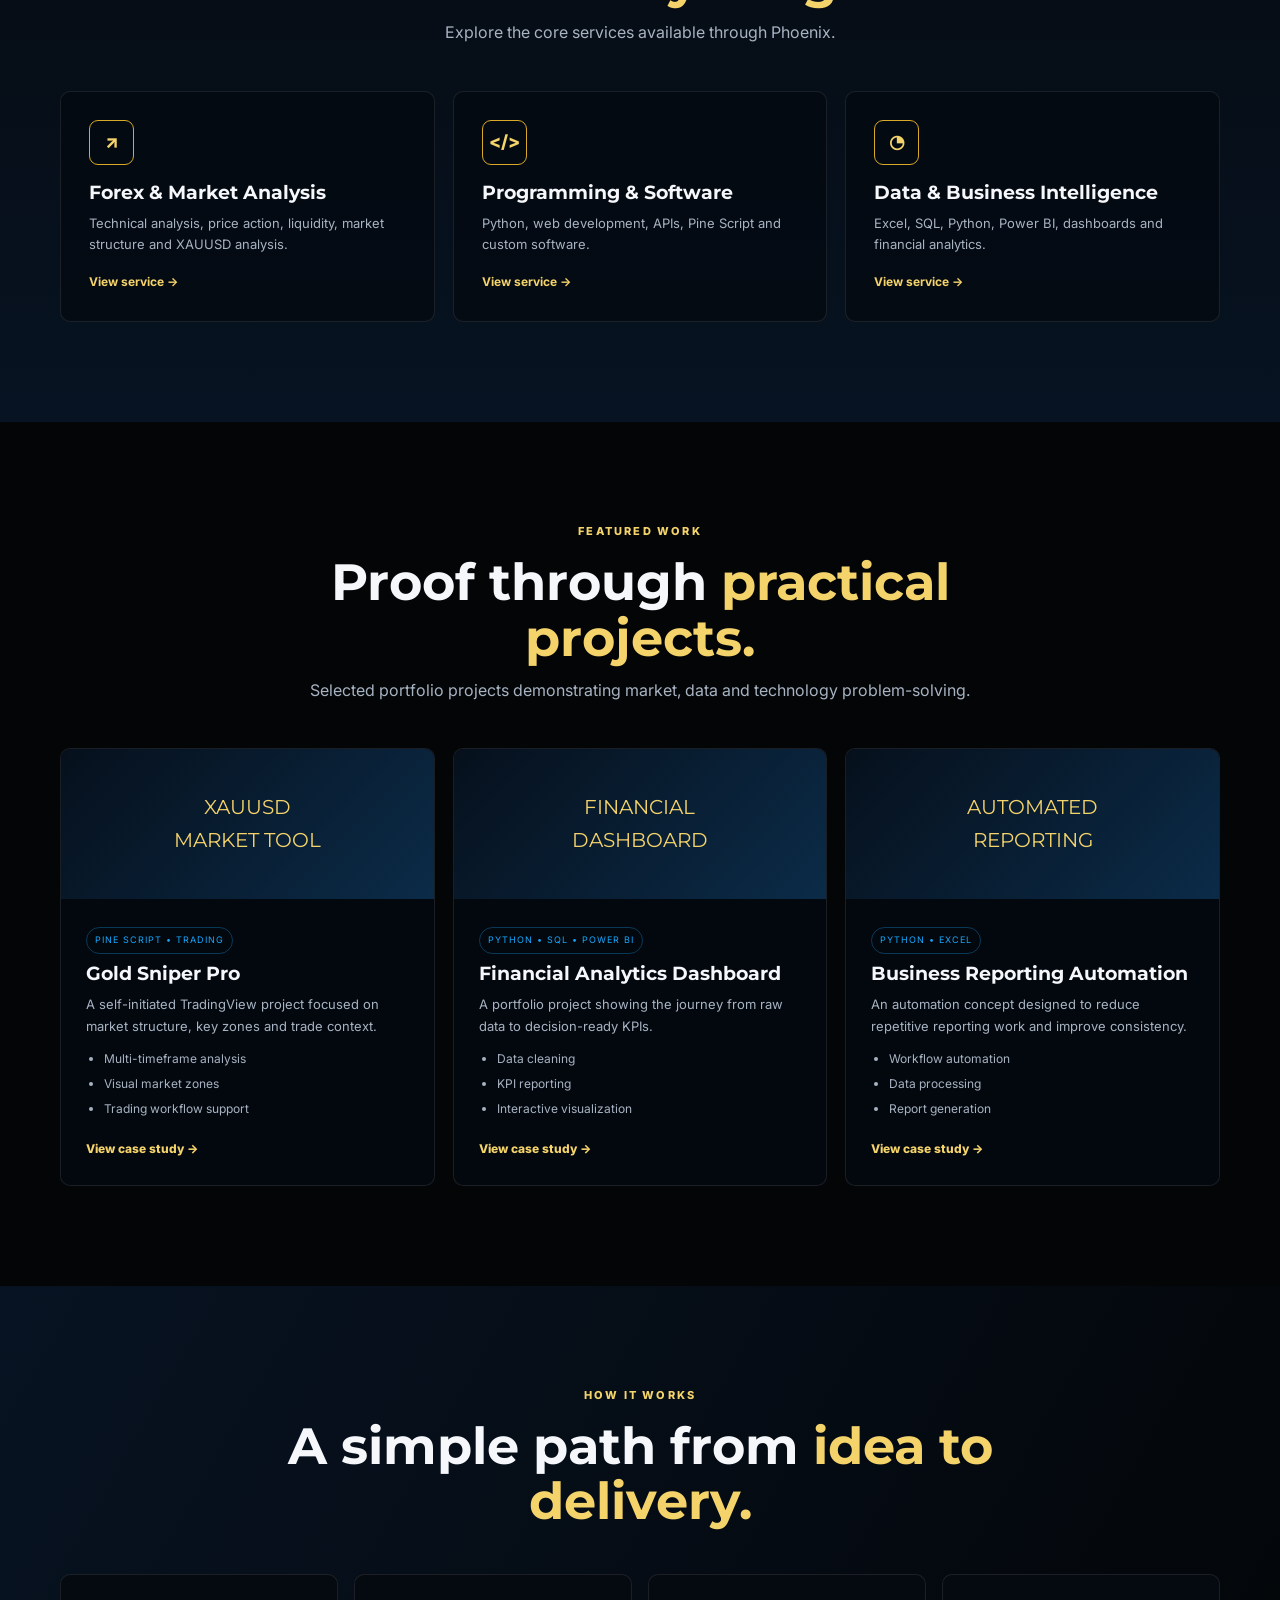
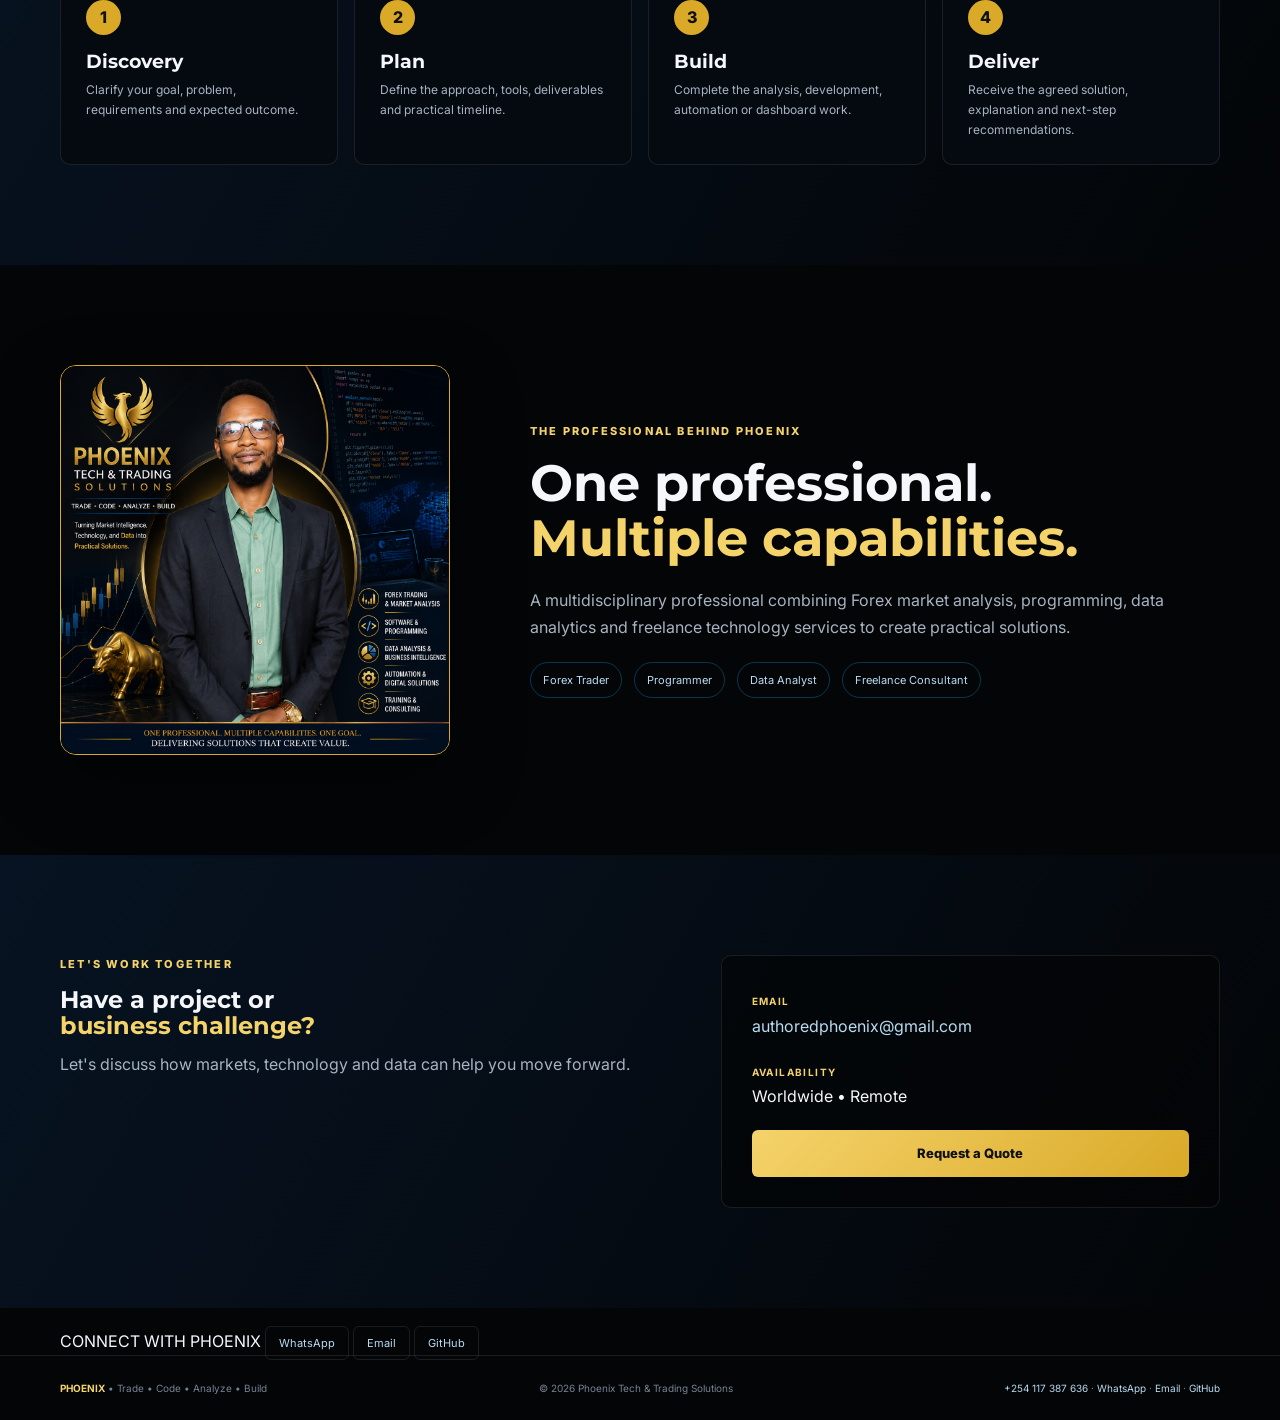
==== commit 55d63eb7: "Add files via upload" ====
--- a/index.html
+++ b/index.html
@@ -46,11 +46,17 @@
   <img class="hero-cover" src="images/business-cover.png" alt="Phoenix Tech & Trading Solutions market and technology banner">
   <div class="container hero-content">
     <p class="eyebrow">TRADE • CODE • ANALYZE • BUILD</p>
-    <h1>Smart markets.<br><span>Smarter technology.</span></h1>
-    <p class="hero-text">Turning market intelligence, technology and data into practical solutions for traders, professionals and businesses.</p>
-    <div class="hero-buttons"><a class="btn btn-gold" href="services.html">Explore Services</a><a class="btn btn-outline" href="contact.html">Work With Us</a></div>
+    <h1>Smarter markets.<br><span>Smarter solutions.</span></h1>
+    <p class="hero-text">I help traders, businesses and professionals solve real problems using market intelligence, programming and data analytics.</p>
+    <div class="hero-buttons"><a class="btn btn-gold" href="contact.html">Start a Project</a><a class="btn btn-outline" href="contact.html">Work With Us</a></div>
   </div>
 </section>
+<section class="trustbar"><div class="container trust-grid">
+<div class="trust-item"><b>FOREX & XAUUSD</b><span>Market intelligence</span></div>
+<div class="trust-item"><b>PROGRAMMING</b><span>Python • Web • Pine Script</span></div>
+<div class="trust-item"><b>DATA</b><span>SQL • Excel • Power BI</span></div>
+<div class="trust-item"><b>AUTOMATION</b><span>Digital workflows</span></div>
+</div></section>
 <section class="container quick-grid">
   <div class="quick-card"><b>MARKETS</b><p>Forex • XAUUSD • Technical Analysis</p></div>
   <div class="quick-card"><b>TECHNOLOGY</b><p>Programming • Web • APIs • Software</p></div>
@@ -73,7 +79,21 @@
     </div>
   </div>
 </section>
-<section id="profile" class="section profile-section">
+<section class="section"><div class="container">
+<div class="section-heading"><p class="eyebrow">FEATURED WORK</p><h2>Proof through <span>practical projects.</span></h2><p>Selected portfolio projects demonstrating market, data and technology problem-solving.</p></div>
+<div class="case-grid">
+<article class="case-card"><div class="case-visual">XAUUSD<br>MARKET TOOL</div><div class="case-body"><span class="tag">PINE SCRIPT • TRADING</span><h3>Gold Sniper Pro</h3><p>A self-initiated TradingView project focused on market structure, key zones and trade context.</p><ul><li>Multi-timeframe analysis</li><li>Visual market zones</li><li>Trading workflow support</li></ul><a href="portfolio.html">View case study →</a></div></article>
+<article class="case-card"><div class="case-visual">FINANCIAL<br>DASHBOARD</div><div class="case-body"><span class="tag">PYTHON • SQL • POWER BI</span><h3>Financial Analytics Dashboard</h3><p>A portfolio project showing the journey from raw data to decision-ready KPIs.</p><ul><li>Data cleaning</li><li>KPI reporting</li><li>Interactive visualization</li></ul><a href="portfolio.html">View case study →</a></div></article>
+<article class="case-card"><div class="case-visual">AUTOMATED<br>REPORTING</div><div class="case-body"><span class="tag">PYTHON • EXCEL</span><h3>Business Reporting Automation</h3><p>An automation concept designed to reduce repetitive reporting work and improve consistency.</p><ul><li>Workflow automation</li><li>Data processing</li><li>Report generation</li></ul><a href="portfolio.html">View case study →</a></div></article>
+</div></div></section>
+<section class="section process"><div class="container">
+<div class="section-heading"><p class="eyebrow">HOW IT WORKS</p><h2>A simple path from <span>idea to delivery.</span></h2></div>
+<div class="process-grid">
+<div class="process-card"><div class="step">1</div><h3>Discovery</h3><p>Clarify your goal, problem, requirements and expected outcome.</p></div>
+<div class="process-card"><div class="step">2</div><h3>Plan</h3><p>Define the approach, tools, deliverables and practical timeline.</p></div>
+<div class="process-card"><div class="step">3</div><h3>Build</h3><p>Complete the analysis, development, automation or dashboard work.</p></div>
+<div class="process-card"><div class="step">4</div><h3>Deliver</h3><p>Receive the agreed solution, explanation and next-step recommendations.</p></div>
+</div></div></section><section id="profile" class="section profile-section">
   <div class="container profile-wrap">
     <img class="profile-image" src="images/profile.png" alt="Professional profile portrait for Phoenix Tech & Trading Solutions">
     <div><p class="eyebrow">THE PROFESSIONAL BEHIND PHOENIX</p><h2>One professional.<br><span>Multiple capabilities.</span></h2><p class="profile-text">A multidisciplinary professional combining Forex market analysis, programming, data analytics and freelance technology services to create practical solutions.</p><div class="pill-row"><span>Forex Trader</span><span>Programmer</span><span>Data Analyst</span><span>Freelance Consultant</span></div></div>
--- a/css/style.css
+++ b/css/style.css
@@ -38,7 +38,7 @@
   top: 0;
   left: 0;
   right: 0;
-  background: rgba(3, 5, 7, 0.88);
+  background: rgba(3, 5, 7, 0.9);
   backdrop-filter: blur(15px);
   border-bottom: 1px solid var(--line);
 }
@@ -114,9 +114,9 @@
   inset: 0;
   background: linear-gradient(
     90deg,
-    rgba(3, 5, 7, 0.96) 0%,
-    rgba(3, 5, 7, 0.72) 48%,
-    rgba(3, 5, 7, 0.2) 100%
+    rgba(3, 5, 7, 0.97) 0%,
+    rgba(3, 5, 7, 0.78) 46%,
+    rgba(3, 5, 7, 0.32) 100%
   );
   z-index: 1;
 }
@@ -126,12 +126,12 @@
   width: 100%;
   height: 100%;
   object-fit: cover;
-  opacity: 0.34;
+  opacity: 0.28;
 }
 .hero-content {
   position: relative;
   z-index: 2;
-  max-width: 700px;
+  max-width: 760px;
   padding: 90px 0;
 }
 .eyebrow {
@@ -157,13 +157,14 @@
   color: var(--gold2);
 }
 .hero-text {
-  max-width: 640px;
+  max-width: 680px;
   color: #c3ccd8;
   font-size: 18px;
   margin: 24px 0 30px;
 }
 .hero-buttons,
-.pill-row {
+.pill-row,
+.cta-row {
   display: flex;
   gap: 12px;
   flex-wrap: wrap;
@@ -186,21 +187,32 @@
   border-color: var(--blue);
   color: var(--blue);
 }
-.section {
-  padding: 100px 0;
-}
-.section-heading {
+.trustbar {
+  border-top: 1px solid var(--line);
+  border-bottom: 1px solid var(--line);
+  background: #050a10;
+}
+.trust-grid {
+  display: grid;
+  grid-template-columns: repeat(4, 1fr);
+}
+.trust-item {
+  padding: 19px;
+  border-right: 1px solid var(--line);
   text-align: center;
-  max-width: 720px;
-  margin: 0 auto 45px;
-}
-.section h2 {
-  font-size: clamp(35px, 4vw, 54px);
-}
-.section-heading > p:last-child,
-.muted {
-  color: var(--muted);
-  margin-top: 12px;
+}
+.trust-item:last-child {
+  border-right: 0;
+}
+.trust-item b {
+  display: block;
+  color: var(--gold2);
+  font-size: 11px;
+  letter-spacing: 1px;
+}
+.trust-item span {
+  font-size: 10px;
+  color: var(--muted);
 }
 .quick-grid {
   display: grid;
@@ -225,6 +237,22 @@
   color: var(--muted);
   margin-top: 6px;
 }
+.section {
+  padding: 100px 0;
+}
+.section-heading {
+  text-align: center;
+  max-width: 720px;
+  margin: 0 auto 45px;
+}
+.section h2 {
+  font-size: clamp(35px, 4vw, 54px);
+}
+.section-heading > p:last-child,
+.muted {
+  color: var(--muted);
+  margin-top: 12px;
+}
 .two-col {
   display: grid;
   grid-template-columns: 0.85fr 1.15fr;
@@ -253,20 +281,23 @@
   background: linear-gradient(180deg, #050a10, #071322);
 }
 .services-grid,
-.portfolio-grid {
+.portfolio-grid,
+.case-grid {
   display: grid;
   grid-template-columns: repeat(3, 1fr);
   gap: 18px;
 }
 .service-card,
-.project-card {
+.project-card,
+.case-card {
   padding: 28px;
   background: rgba(4, 10, 18, 0.82);
   border: 1px solid var(--line);
   border-radius: 10px;
 }
 .service-card:hover,
-.project-card:hover {
+.project-card:hover,
+.case-card:hover {
   border-color: var(--gold);
   transform: translateY(-4px);
   transition: 0.2s;
@@ -284,7 +315,8 @@
   margin-bottom: 18px;
 }
 .service-card p,
-.project-card p {
+.project-card p,
+.case-card p {
   font-size: 13px;
   color: var(--muted);
   margin-top: 10px;
@@ -322,6 +354,79 @@
   border-radius: 20px;
   color: #b9dcf2;
   font-size: 11px;
+}
+.case-card {
+  padding: 0;
+  overflow: hidden;
+}
+.case-visual {
+  height: 150px;
+  display: grid;
+  place-items: center;
+  background: linear-gradient(135deg, #06101c, #0b2b48);
+  color: var(--gold2);
+  font-family: Montserrat;
+  font-size: 20px;
+  text-align: center;
+}
+.case-body {
+  padding: 25px;
+}
+.case-body .tag {
+  display: inline-block;
+  font-size: 9px;
+  letter-spacing: 1px;
+  color: var(--blue);
+  border: 1px solid rgba(22, 169, 255, 0.3);
+  padding: 5px 8px;
+  border-radius: 20px;
+  margin-bottom: 10px;
+}
+.case-body ul {
+  padding-left: 18px;
+  margin-top: 12px;
+  color: var(--muted);
+  font-size: 12px;
+}
+.case-body li {
+  margin: 5px 0;
+}
+.case-body a {
+  display: inline-block;
+  margin-top: 15px;
+  color: var(--gold2);
+  font-size: 12px;
+  font-weight: 800;
+}
+.process {
+  background: linear-gradient(120deg, #071322, #030507);
+}
+.process-grid {
+  display: grid;
+  grid-template-columns: repeat(4, 1fr);
+  gap: 16px;
+}
+.process-card {
+  padding: 25px;
+  background: #050a10;
+  border: 1px solid var(--line);
+  border-radius: 10px;
+}
+.step {
+  width: 35px;
+  height: 35px;
+  border-radius: 50%;
+  display: grid;
+  place-items: center;
+  background: var(--gold);
+  color: #111;
+  font-weight: 800;
+  margin-bottom: 17px;
+}
+.process-card p {
+  font-size: 12px;
+  color: var(--muted);
+  margin-top: 8px;
 }
 .page-hero {
   padding: 160px 0 90px;
@@ -362,33 +467,6 @@
 }
 .detail-card li {
   margin: 7px 0;
-}
-.project-card {
-  padding: 0;
-  overflow: hidden;
-}
-.project-art {
-  height: 170px;
-  background: linear-gradient(135deg, #06101c, #0b2b48);
-  display: grid;
-  place-items: center;
-  font-family: Montserrat;
-  font-size: 24px;
-  color: var(--gold2);
-  border-bottom: 1px solid var(--line);
-}
-.project-body {
-  padding: 24px;
-}
-.tag {
-  display: inline-block;
-  font-size: 9px;
-  letter-spacing: 1px;
-  color: var(--blue);
-  border: 1px solid rgba(22, 169, 255, 0.3);
-  padding: 5px 8px;
-  border-radius: 20px;
-  margin-bottom: 10px;
 }
 .contact-section {
   padding: 100px 0;
@@ -460,84 +538,23 @@
   color: #8e99a8;
   margin-top: 15px;
 }
-footer {
-  padding: 24px 0;
-  border-top: 1px solid var(--line);
-  color: #778394;
-  font-size: 10px;
-}
-.footer-inner {
+.social-strip {
   display: flex;
-  justify-content: space-between;
-  gap: 20px;
-}
-.footer-inner strong {
-  color: var(--gold2);
-}
-@media (max-width: 900px) {
-  .nav-links {
-    gap: 15px;
-  }
-  .hero-content {
-    padding: 80px 0;
-  }
-  .quick-grid {
-    grid-template-columns: repeat(2, 1fr);
-  }
-  .two-col,
-  .profile-wrap,
-  .contact-wrap {
-    grid-template-columns: 1fr;
-    gap: 40px;
-  }
-  .services-grid,
-  .portfolio-grid,
-  .detail-grid {
-    grid-template-columns: repeat(2, 1fr);
-  }
-  .profile-image {
-    max-width: 430px;
-  }
-}
-@media (max-width: 650px) {
-  .nav-links {
-    display: none;
-    position: absolute;
-    top: 76px;
-    left: 0;
-    right: 0;
-    background: #05090f;
-    padding: 18px 4%;
-    flex-direction: column;
-    align-items: flex-start;
-    border-bottom: 1px solid var(--line);
-  }
-  .nav-links.open {
-    display: flex;
-  }
-  .menu-toggle {
-    display: block;
-  }
-  .hero h1 {
-    font-size: 46px;
-  }
-  .hero-text {
-    font-size: 16px;
-  }
-  .quick-grid,
-  .services-grid,
-  .portfolio-grid,
-  .detail-grid {
-    grid-template-columns: 1fr;
-  }
-  .section {
-    padding: 75px 0;
-  }
-  .footer-inner {
-    flex-direction: column;
-  }
-}
-
+  gap: 10px;
+  flex-wrap: wrap;
+  margin-top: 20px;
+}
+.social-strip a {
+  padding: 9px 13px;
+  border: 1px solid var(--line);
+  border-radius: 6px;
+  font-size: 11px;
+  color: #b9dcf2;
+}
+.social-strip a:hover {
+  border-color: var(--gold);
+  color: var(--gold2);
+}
 .wa-float {
   position: fixed;
   right: 18px;
@@ -556,104 +573,97 @@
   transform: translateY(-2px);
   filter: brightness(1.05);
 }
+footer {
+  padding: 24px 0;
+  border-top: 1px solid var(--line);
+  color: #778394;
+  font-size: 10px;
+}
+.footer-inner {
+  display: flex;
+  justify-content: space-between;
+  gap: 20px;
+}
+.footer-inner strong {
+  color: var(--gold2);
+}
 footer a {
   color: #b9dcf2;
 }
 footer a:hover {
   color: var(--gold2);
 }
+@media (max-width: 900px) {
+  .nav-links {
+    gap: 15px;
+  }
+  .hero-content {
+    padding: 80px 0;
+  }
+  .quick-grid,
+  .trust-grid {
+    grid-template-columns: repeat(2, 1fr);
+  }
+  .two-col,
+  .profile-wrap,
+  .contact-wrap {
+    grid-template-columns: 1fr;
+    gap: 40px;
+  }
+  .services-grid,
+  .portfolio-grid,
+  .case-grid,
+  .process-grid,
+  .detail-grid {
+    grid-template-columns: repeat(2, 1fr);
+  }
+  .profile-image {
+    max-width: 430px;
+  }
+}
 @media (max-width: 650px) {
+  .nav-links {
+    display: none;
+    position: absolute;
+    top: 76px;
+    left: 0;
+    right: 0;
+    background: #05090f;
+    padding: 18px 4%;
+    flex-direction: column;
+    align-items: flex-start;
+    border-bottom: 1px solid var(--line);
+  }
+  .nav-links.open {
+    display: flex;
+  }
+  .menu-toggle {
+    display: block;
+  }
+  .hero h1 {
+    font-size: 46px;
+  }
+  .hero-text {
+    font-size: 16px;
+  }
+  .quick-grid,
+  .trust-grid,
+  .services-grid,
+  .portfolio-grid,
+  .case-grid,
+  .process-grid,
+  .detail-grid {
+    grid-template-columns: 1fr;
+  }
+  .section {
+    padding: 75px 0;
+  }
+  .footer-inner {
+    flex-direction: column;
+  }
   .wa-float {
     right: 14px;
     bottom: 16px;
     padding: 11px 14px;
   }
 }
-
-/* Premium floating WhatsApp CTA */
-.wa-float {
-  position: fixed !important;
-  right: 18px !important;
-  bottom: 22px !important;
-  z-index: 9999 !important;
-  display: flex !important;
-  align-items: center !important;
-  gap: 9px !important;
-  width: max-content !important;
-  min-height: 48px !important;
-  padding: 0 18px !important;
-  border-radius: 999px !important;
-  background: #25d366 !important;
-  color: #06120a !important;
-  text-decoration: none !important;
-  font-family: inherit !important;
-  font-size: 14px !important;
-  font-weight: 800 !important;
-  line-height: 1 !important;
-  box-shadow: 0 12px 30px rgba(0, 0, 0, 0.45),
-    0 0 0 1px rgba(255, 255, 255, 0.12) !important;
-  transition: transform 0.2s ease, filter 0.2s ease, box-shadow 0.2s ease !important;
-}
-.wa-float::before {
-  content: "" !important;
-  width: 22px !important;
-  height: 22px !important;
-  display: block !important;
-  border-radius: 50% !important;
-  background: rgba(255, 255, 255, 0.95) !important;
-  box-shadow: inset 0 0 0 3px #25d366 !important;
-}
-.wa-float::after {
-  content: "Chat with us" !important;
-  display: inline-block !important;
-}
-.wa-float {
-  font-size: 0 !important;
-}
-.wa-float::after {
-  font-size: 14px !important;
-}
-.wa-float:hover {
-  transform: translateY(-3px) !important;
-  filter: brightness(1.05) !important;
-  box-shadow: 0 16px 36px rgba(0, 0, 0, 0.5),
-    0 0 0 1px rgba(255, 255, 255, 0.16) !important;
-}
-@media (max-width: 650px) {
-  .wa-float {
-    right: 14px !important;
-    bottom: 16px !important;
-    min-height: 46px !important;
-    padding: 0 15px !important;
-  }
-  .wa-float::after {
-    content: "WhatsApp" !important;
-  }
-}
-
-.social-strip {
-  border-top: 1px solid var(--line);
-  border-bottom: 1px solid var(--line);
-  background: rgba(7, 19, 34, 0.55);
-  padding: 16px 0;
-}
-.social-inner {
-  display: flex;
-  align-items: center;
-  justify-content: center;
-  gap: 24px;
-  flex-wrap: wrap;
-  font-size: 13px;
-}
-.social-inner > span {
-  color: var(--gold2);
-  font-weight: 800;
-  letter-spacing: 0.12em;
-}
-.social-inner a {
-  color: var(--muted);
-  font-weight: 700;
-}
-.social-inner a:hover {
-  color: var(--gold2);
-}
